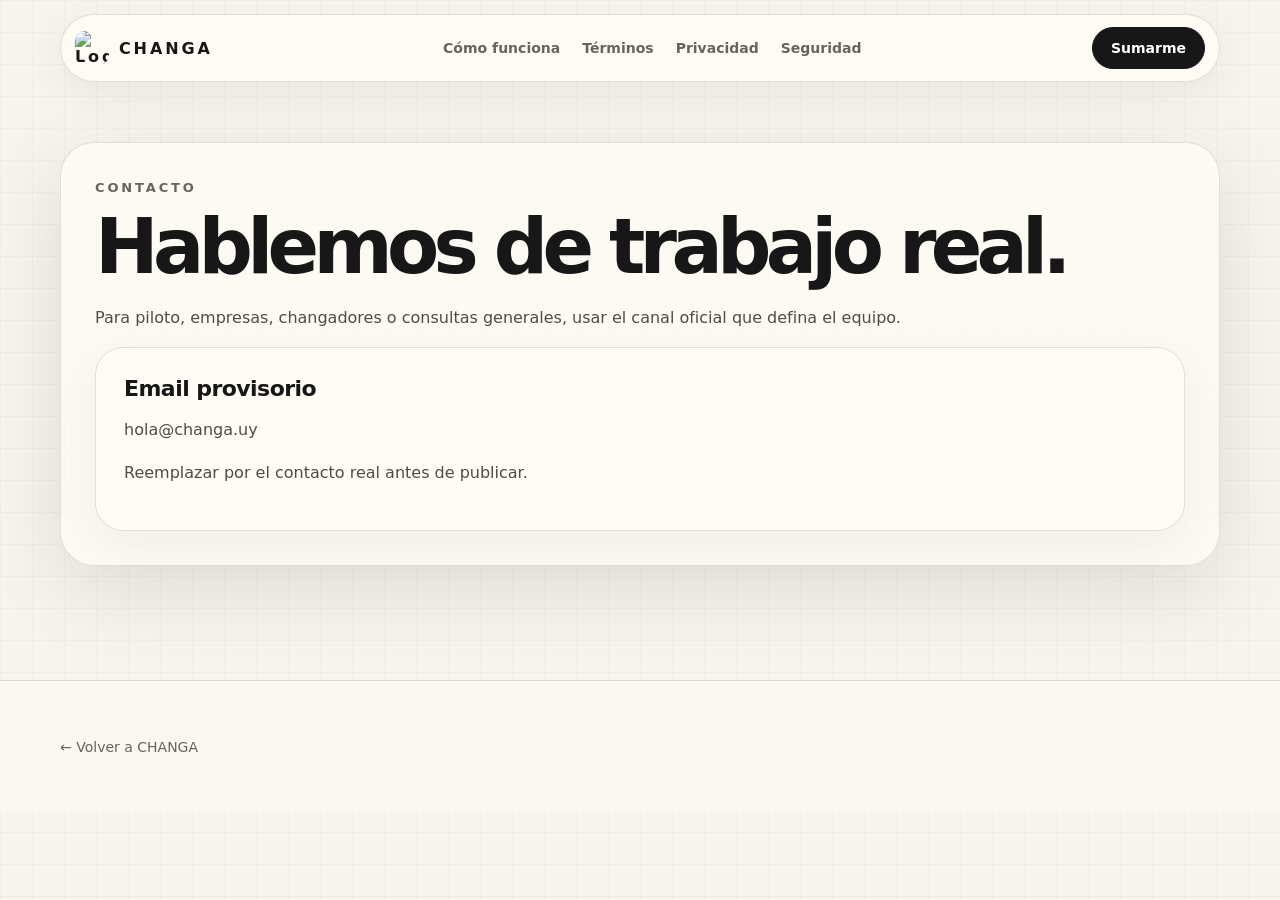
==== contacto.html @ e6575292 "Add files via upload" ====
<!doctype html><html lang="es"><head><meta charset="utf-8"><meta name="viewport" content="width=device-width,initial-scale=1"><link rel="stylesheet" href="styles.css"><title>Contacto — CHANGA</title></head><body><nav class="nav"><a class="brand" href="index.html"><img src="assets/changa-logo.jpeg" alt="Logo CHANGA"><span>CHANGA</span></a><div class="navlinks"><a href="index.html#funciona">Cómo funciona</a><a href="terminos.html">Términos</a><a href="privacidad.html">Privacidad</a><a href="seguridad.html">Seguridad</a></div><a class="btn btn-dark" href="index.html#sumarme">Sumarme</a></nav><main class="legal-page"><div class="container legal-box">
<span class="kicker">Contacto</span>
<h1>Hablemos de trabajo real.</h1>
<p>Para piloto, empresas, changadores o consultas generales, usar el canal oficial que defina el equipo.</p>
<div class="card"><h3>Email provisorio</h3><p>hola@changa.uy</p><p>Reemplazar por el contacto real antes de publicar.</p></div>
</div></main><footer class="footer"><div class="container"><a href="index.html">← Volver a CHANGA</a></div></footer></body></html>
---- styles.css ----
:root{
  --bg:#f7f4ed;
  --paper:#fffdf7;
  --ink:#171717;
  --muted:#68645d;
  --soft:#e8e2d7;
  --soft2:#f0ebe2;
  --line:rgba(23,23,23,.12);
  --accent:#2f3a32;
  --accent2:#b8a98f;
  --radius:28px;
  --shadow:0 24px 80px rgba(20,20,20,.10);
}
*{box-sizing:border-box}
html{scroll-behavior:smooth}
body{
  margin:0;
  font-family:Inter, ui-sans-serif, system-ui, -apple-system, BlinkMacSystemFont, "Segoe UI", sans-serif;
  background:
    linear-gradient(rgba(23,23,23,.025) 1px, transparent 1px),
    linear-gradient(90deg, rgba(23,23,23,.025) 1px, transparent 1px),
    var(--bg);
  background-size:32px 32px;
  color:var(--ink);
}
a{color:inherit;text-decoration:none}
img{max-width:100%;display:block}
.container{width:min(1160px, calc(100% - 32px));margin:0 auto}
.nav{
  position:sticky;top:14px;z-index:50;
  margin:14px auto 0;
  width:min(1160px, calc(100% - 32px));
  display:flex;align-items:center;justify-content:space-between;
  padding:12px 14px;
  background:rgba(255,253,247,.78);
  border:1px solid var(--line);
  border-radius:999px;
  backdrop-filter: blur(18px);
  box-shadow:0 12px 40px rgba(0,0,0,.06);
}
.brand{display:flex;align-items:center;gap:10px;font-weight:900;letter-spacing:.18em}
.brand img{width:34px;height:34px;border-radius:10px;object-fit:cover}
.navlinks{display:flex;gap:22px;font-size:14px;color:var(--muted);font-weight:650}
.navlinks a:hover{color:var(--ink)}
.btn{
  display:inline-flex;align-items:center;justify-content:center;gap:8px;
  border-radius:999px;border:1px solid rgba(0,0,0,.12);
  padding:12px 18px;font-weight:800;font-size:14px;
  transition:.22s ease;cursor:pointer;white-space:nowrap
}
.btn-dark{background:var(--ink);color:#fff;border-color:var(--ink)}
.btn-dark:hover{transform:translateY(-2px);box-shadow:0 14px 28px rgba(0,0,0,.16)}
.btn-light{background:rgba(255,255,255,.65);color:var(--ink)}
.btn-light:hover{background:#fff;transform:translateY(-2px)}
.badge{
  display:inline-flex;align-items:center;gap:8px;
  border:1px solid var(--line);background:rgba(255,255,255,.55);
  border-radius:999px;padding:8px 12px;color:var(--muted);
  font-size:13px;font-weight:750
}
.dot{width:8px;height:8px;background:var(--accent);border-radius:999px;box-shadow:0 0 0 4px rgba(47,58,50,.08)}
.hero{padding:82px 0 56px}
.hero-grid{display:grid;grid-template-columns:1.05fr .95fr;gap:54px;align-items:center}
.kicker{font-size:13px;letter-spacing:.22em;text-transform:uppercase;color:var(--muted);font-weight:900}
h1{font-size:clamp(54px,8vw,104px);line-height:.88;letter-spacing:-.075em;margin:18px 0 24px}
.lead{font-size:clamp(18px,2vw,23px);line-height:1.45;color:#403d39;max-width:680px}
.ctas{display:flex;flex-wrap:wrap;gap:12px;margin:28px 0}
.chips{display:flex;flex-wrap:wrap;gap:10px;margin-top:20px}
.chip{font-size:13px;font-weight:800;padding:9px 12px;border:1px solid var(--line);border-radius:999px;background:rgba(255,255,255,.55);color:#393632}
.visual{
  position:relative;min-height:560px;border-radius:42px;
  background:radial-gradient(circle at 60% 15%, rgba(255,255,255,.95), rgba(232,226,215,.62) 58%, rgba(212,204,190,.36));
  border:1px solid var(--line);
  overflow:hidden;
  box-shadow:var(--shadow);
}
.phone{
  position:absolute;right:5%;top:8%;width:min(360px,76%);
  border-radius:34px;transform:rotate(-5deg);
  box-shadow:0 40px 90px rgba(0,0,0,.22);
}
.float{
  position:absolute;background:rgba(255,253,247,.88);border:1px solid var(--line);
  border-radius:22px;padding:16px;box-shadow:0 18px 40px rgba(0,0,0,.10);
  backdrop-filter:blur(16px);animation:float 5.5s ease-in-out infinite
}
.f1{left:8%;bottom:20%;width:240px}
.f2{right:8%;bottom:8%;width:238px;animation-delay:1.2s}
.f3{left:10%;top:14%;width:210px;animation-delay:.7s}
.float strong{display:block;margin-bottom:6px;font-size:15px}
.float small{color:var(--muted);line-height:1.35}
@keyframes float{0%,100%{transform:translateY(0)}50%{transform:translateY(-10px)}}
.section{padding:64px 0}
.section-head{display:flex;align-items:end;justify-content:space-between;gap:24px;margin-bottom:28px}
.section h2{font-size:clamp(34px,5vw,64px);letter-spacing:-.055em;line-height:.95;margin:0}
.section p{color:var(--muted);line-height:1.6}
.grid-3{display:grid;grid-template-columns:repeat(3,1fr);gap:18px}
.card{
  background:rgba(255,253,247,.72);border:1px solid var(--line);
  border-radius:var(--radius);padding:28px;box-shadow:0 14px 50px rgba(0,0,0,.05);
}
.card h3{font-size:22px;letter-spacing:-.025em;margin:0 0 12px}
.card ul{margin:18px 0 0;padding:0;list-style:none;display:grid;gap:10px;color:#4a4641}
.card li:before{content:"✓";font-weight:900;margin-right:10px;color:var(--accent)}
.trustbar{display:grid;grid-template-columns:repeat(4,1fr);gap:12px;margin-top:24px}
.trustitem{padding:16px;border-radius:20px;background:rgba(255,255,255,.48);border:1px solid var(--line);font-size:14px;font-weight:800;color:#514d47}
.map-wrap{
  position:relative;min-height:520px;border-radius:40px;padding:24px;
  border:1px solid var(--line);
  background:
    radial-gradient(circle at 30% 20%, rgba(255,255,255,.85), transparent 34%),
    linear-gradient(rgba(23,23,23,.035) 1px, transparent 1px),
    linear-gradient(90deg, rgba(23,23,23,.035) 1px, transparent 1px),
    #eee8de;
  background-size:auto,34px 34px,34px 34px;
  box-shadow:var(--shadow);overflow:hidden;
}
.map-shape{
  position:absolute;inset:9% 12% 8% 10%;
  border:2px solid rgba(23,23,23,.14);border-radius:44% 58% 48% 52% / 44% 44% 60% 50%;
  transform:rotate(-7deg);
}
.river{position:absolute;left:6%;right:8%;top:54%;height:2px;background:linear-gradient(90deg, transparent, rgba(23,23,23,.16), transparent);transform:rotate(-12deg)}
.pin{position:absolute;width:12px;height:12px;border-radius:999px;background:var(--ink);box-shadow:0 0 0 8px rgba(23,23,23,.07);animation:pulse 2.8s infinite}
.p1{left:28%;top:32%}.p2{left:48%;top:43%;animation-delay:.4s}.p3{left:62%;top:28%;animation-delay:.8s}.p4{left:38%;top:63%;animation-delay:1.2s}.p5{left:71%;top:58%;animation-delay:1.7s}
@keyframes pulse{0%,100%{box-shadow:0 0 0 7px rgba(23,23,23,.06)}50%{box-shadow:0 0 0 14px rgba(23,23,23,.02)}}
.map-card{
  position:absolute;min-width:210px;background:rgba(255,253,247,.9);border:1px solid var(--line);
  border-radius:20px;padding:14px 15px;box-shadow:0 16px 42px rgba(0,0,0,.10);
}
.map-card b{display:block;font-size:14px;margin-bottom:8px}
.status{display:inline-flex;font-size:11px;font-weight:900;letter-spacing:.08em;text-transform:uppercase;border-radius:999px;padding:5px 8px;border:1px solid var(--line);color:#4d4842}
.m1{left:9%;top:18%}.m2{right:8%;top:17%}.m3{left:17%;bottom:13%}.m4{right:12%;bottom:14%}
.note{font-size:12px;color:var(--muted);position:absolute;left:26px;bottom:22px}
.fomo{
  display:grid;grid-template-columns:.95fr 1.05fr;gap:20px;align-items:stretch;
  border-radius:40px;border:1px solid var(--line);padding:28px;background:#171717;color:#fff;box-shadow:var(--shadow)
}
.fomo p{color:#c8c2b8}
.fomo .card{background:rgba(255,255,255,.06);border-color:rgba(255,255,255,.13);box-shadow:none}
.fomo .card p{margin:0;color:#d6d0c7}
.form{
  display:grid;grid-template-columns:repeat(2,1fr);gap:12px
}
input,select,textarea{
  width:100%;border:1px solid var(--line);background:rgba(255,255,255,.65);
  padding:14px 14px;border-radius:16px;font:inherit;color:var(--ink);outline:none
}
textarea{grid-column:1/-1;min-height:106px;resize:vertical}
label.check{grid-column:1/-1;display:flex;gap:10px;align-items:flex-start;color:var(--muted);font-size:13px;line-height:1.4}
input[type="checkbox"]{width:18px;min-width:18px;margin-top:1px}
.form .btn{grid-column:1/-1}
.split{display:grid;grid-template-columns:1fr 1fr;gap:24px;align-items:center}
.human-img{border-radius:38px;overflow:hidden;border:1px solid var(--line);box-shadow:var(--shadow)}
.footer{padding:48px 0;margin-top:54px;border-top:1px solid var(--line);background:rgba(255,253,247,.5)}
.footer-grid{display:grid;grid-template-columns:1.3fr repeat(3,.7fr);gap:28px}
.footer a{display:block;color:var(--muted);margin:10px 0;font-size:14px}
.footer a:hover{color:var(--ink)}
.legal-page{padding:60px 0}
.legal-box{background:rgba(255,253,247,.72);border:1px solid var(--line);border-radius:34px;padding:34px;box-shadow:var(--shadow)}
.legal-box h1{font-size:clamp(42px,6vw,76px)}
.legal-box h2{font-size:24px;margin-top:28px}
.legal-box p,.legal-box li{color:#504b45;line-height:1.65}
.version-flag{
  position:fixed;right:18px;bottom:18px;z-index:80;
  background:#171717;color:#fff;border-radius:999px;padding:10px 13px;
  font-size:12px;font-weight:900;letter-spacing:.08em;box-shadow:0 15px 35px rgba(0,0,0,.18)
}
@media(max-width:900px){
  .navlinks{display:none}
  .hero-grid,.grid-3,.fomo,.split,.footer-grid{grid-template-columns:1fr}
  .visual{min-height:520px}
  .phone{right:50%;transform:translateX(50%) rotate(-4deg);top:7%;width:72%}
  .f1{left:5%;bottom:22%}.f2{right:5%;bottom:5%}.f3{display:none}
  .trustbar{grid-template-columns:1fr 1fr}
  .section-head{display:block}
  .form{grid-template-columns:1fr}
  .map-card{min-width:170px}
  .m1{left:5%;top:12%}.m2{right:5%;top:34%}.m3{left:5%;bottom:24%}.m4{right:5%;bottom:6%}
  h1{font-size:58px}
}
@media(max-width:520px){
  .nav{border-radius:24px}
  .brand{letter-spacing:.12em}
  .btn{padding:11px 14px}
  .trustbar{grid-template-columns:1fr}
  .visual{min-height:500px}
  .float{padding:13px}
  .f1,.f2{width:210px}
  .map-wrap{min-height:600px}
}
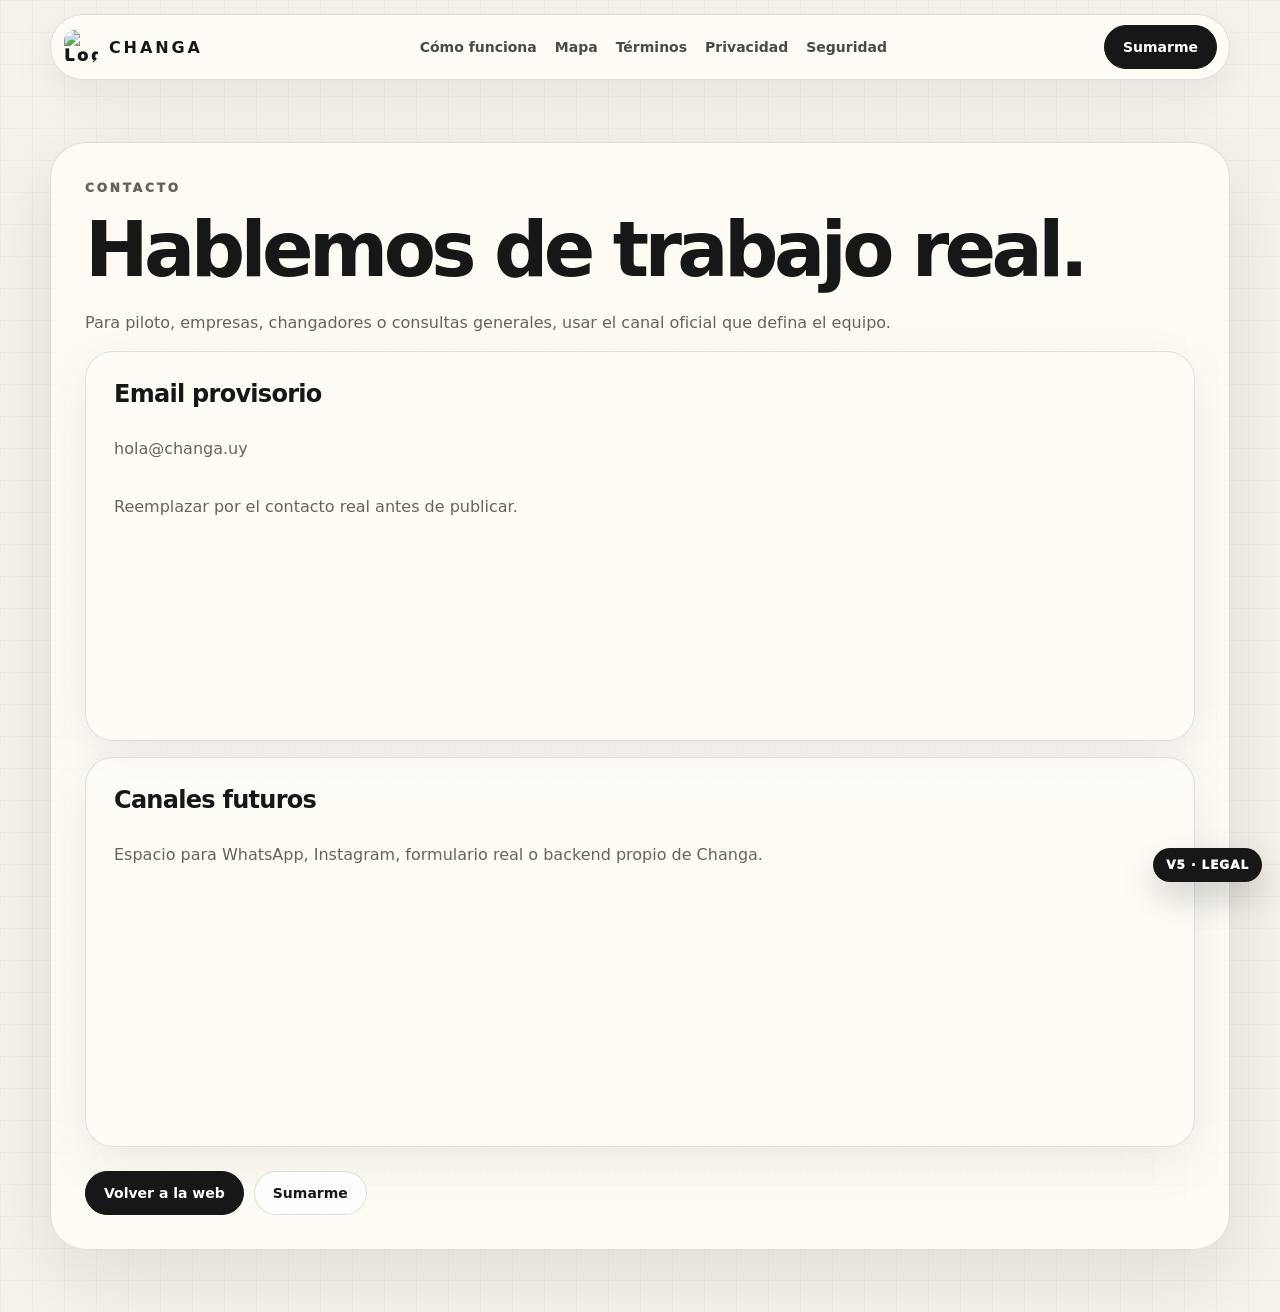
==== commit 966666af: "Add files via upload" ====
--- a/contacto.html
+++ b/contacto.html
@@ -1,6 +1 @@
-<!doctype html><html lang="es"><head><meta charset="utf-8"><meta name="viewport" content="width=device-width,initial-scale=1"><link rel="stylesheet" href="styles.css"><title>Contacto — CHANGA</title></head><body><nav class="nav"><a class="brand" href="index.html"><img src="assets/changa-logo.jpeg" alt="Logo CHANGA"><span>CHANGA</span></a><div class="navlinks"><a href="index.html#funciona">Cómo funciona</a><a href="terminos.html">Términos</a><a href="privacidad.html">Privacidad</a><a href="seguridad.html">Seguridad</a></div><a class="btn btn-dark" href="index.html#sumarme">Sumarme</a></nav><main class="legal-page"><div class="container legal-box">
-<span class="kicker">Contacto</span>
-<h1>Hablemos de trabajo real.</h1>
-<p>Para piloto, empresas, changadores o consultas generales, usar el canal oficial que defina el equipo.</p>
-<div class="card"><h3>Email provisorio</h3><p>hola@changa.uy</p><p>Reemplazar por el contacto real antes de publicar.</p></div>
-</div></main><footer class="footer"><div class="container"><a href="index.html">← Volver a CHANGA</a></div></footer></body></html>+<!doctype html><html lang="es"><head><meta charset="utf-8"><meta name="viewport" content="width=device-width,initial-scale=1"><title>Contacto — CHANGA</title><link rel="stylesheet" href="styles.css"></head><body><div class="version">V5 · LEGAL</div><nav class="nav"><a class="brand js-logo" href="index.html#inicio"><span class="logo-wrap"><img src="assets/logo.jpeg" alt="Logo Changa"></span><b>CHANGA</b></a><button class="menu">☰</button><div class="links"><a href="index.html#como-funciona">Cómo funciona</a><a href="index.html#mapa-changas">Mapa</a><a href="terminos.html">Términos</a><a href="privacidad.html">Privacidad</a><a href="seguridad.html">Seguridad</a></div><a class="btn dark" href="index.html#sumarme">Sumarme</a></nav><main class="legal-page"><div class="container legal-box"><span class="eyebrow">Contacto</span><h1>Hablemos de trabajo real.</h1><p>Para piloto, empresas, changadores o consultas generales, usar el canal oficial que defina el equipo.</p><div class="card"><h3>Email provisorio</h3><p>hola@changa.uy</p><p>Reemplazar por el contacto real antes de publicar.</p></div><div class="card" style="margin-top:16px"><h3>Canales futuros</h3><p>Espacio para WhatsApp, Instagram, formulario real o backend propio de Changa.</p></div><div class="legal-actions"><a class="btn dark" href="index.html#inicio">Volver a la web</a><a class="btn light" href="index.html#sumarme">Sumarme</a></div></div></main><script src="app.js"></script></body></html>
--- a/styles.css
+++ b/styles.css
@@ -1,191 +1 @@
-:root{
-  --bg:#f7f4ed;
-  --paper:#fffdf7;
-  --ink:#171717;
-  --muted:#68645d;
-  --soft:#e8e2d7;
-  --soft2:#f0ebe2;
-  --line:rgba(23,23,23,.12);
-  --accent:#2f3a32;
-  --accent2:#b8a98f;
-  --radius:28px;
-  --shadow:0 24px 80px rgba(20,20,20,.10);
-}
-*{box-sizing:border-box}
-html{scroll-behavior:smooth}
-body{
-  margin:0;
-  font-family:Inter, ui-sans-serif, system-ui, -apple-system, BlinkMacSystemFont, "Segoe UI", sans-serif;
-  background:
-    linear-gradient(rgba(23,23,23,.025) 1px, transparent 1px),
-    linear-gradient(90deg, rgba(23,23,23,.025) 1px, transparent 1px),
-    var(--bg);
-  background-size:32px 32px;
-  color:var(--ink);
-}
-a{color:inherit;text-decoration:none}
-img{max-width:100%;display:block}
-.container{width:min(1160px, calc(100% - 32px));margin:0 auto}
-.nav{
-  position:sticky;top:14px;z-index:50;
-  margin:14px auto 0;
-  width:min(1160px, calc(100% - 32px));
-  display:flex;align-items:center;justify-content:space-between;
-  padding:12px 14px;
-  background:rgba(255,253,247,.78);
-  border:1px solid var(--line);
-  border-radius:999px;
-  backdrop-filter: blur(18px);
-  box-shadow:0 12px 40px rgba(0,0,0,.06);
-}
-.brand{display:flex;align-items:center;gap:10px;font-weight:900;letter-spacing:.18em}
-.brand img{width:34px;height:34px;border-radius:10px;object-fit:cover}
-.navlinks{display:flex;gap:22px;font-size:14px;color:var(--muted);font-weight:650}
-.navlinks a:hover{color:var(--ink)}
-.btn{
-  display:inline-flex;align-items:center;justify-content:center;gap:8px;
-  border-radius:999px;border:1px solid rgba(0,0,0,.12);
-  padding:12px 18px;font-weight:800;font-size:14px;
-  transition:.22s ease;cursor:pointer;white-space:nowrap
-}
-.btn-dark{background:var(--ink);color:#fff;border-color:var(--ink)}
-.btn-dark:hover{transform:translateY(-2px);box-shadow:0 14px 28px rgba(0,0,0,.16)}
-.btn-light{background:rgba(255,255,255,.65);color:var(--ink)}
-.btn-light:hover{background:#fff;transform:translateY(-2px)}
-.badge{
-  display:inline-flex;align-items:center;gap:8px;
-  border:1px solid var(--line);background:rgba(255,255,255,.55);
-  border-radius:999px;padding:8px 12px;color:var(--muted);
-  font-size:13px;font-weight:750
-}
-.dot{width:8px;height:8px;background:var(--accent);border-radius:999px;box-shadow:0 0 0 4px rgba(47,58,50,.08)}
-.hero{padding:82px 0 56px}
-.hero-grid{display:grid;grid-template-columns:1.05fr .95fr;gap:54px;align-items:center}
-.kicker{font-size:13px;letter-spacing:.22em;text-transform:uppercase;color:var(--muted);font-weight:900}
-h1{font-size:clamp(54px,8vw,104px);line-height:.88;letter-spacing:-.075em;margin:18px 0 24px}
-.lead{font-size:clamp(18px,2vw,23px);line-height:1.45;color:#403d39;max-width:680px}
-.ctas{display:flex;flex-wrap:wrap;gap:12px;margin:28px 0}
-.chips{display:flex;flex-wrap:wrap;gap:10px;margin-top:20px}
-.chip{font-size:13px;font-weight:800;padding:9px 12px;border:1px solid var(--line);border-radius:999px;background:rgba(255,255,255,.55);color:#393632}
-.visual{
-  position:relative;min-height:560px;border-radius:42px;
-  background:radial-gradient(circle at 60% 15%, rgba(255,255,255,.95), rgba(232,226,215,.62) 58%, rgba(212,204,190,.36));
-  border:1px solid var(--line);
-  overflow:hidden;
-  box-shadow:var(--shadow);
-}
-.phone{
-  position:absolute;right:5%;top:8%;width:min(360px,76%);
-  border-radius:34px;transform:rotate(-5deg);
-  box-shadow:0 40px 90px rgba(0,0,0,.22);
-}
-.float{
-  position:absolute;background:rgba(255,253,247,.88);border:1px solid var(--line);
-  border-radius:22px;padding:16px;box-shadow:0 18px 40px rgba(0,0,0,.10);
-  backdrop-filter:blur(16px);animation:float 5.5s ease-in-out infinite
-}
-.f1{left:8%;bottom:20%;width:240px}
-.f2{right:8%;bottom:8%;width:238px;animation-delay:1.2s}
-.f3{left:10%;top:14%;width:210px;animation-delay:.7s}
-.float strong{display:block;margin-bottom:6px;font-size:15px}
-.float small{color:var(--muted);line-height:1.35}
-@keyframes float{0%,100%{transform:translateY(0)}50%{transform:translateY(-10px)}}
-.section{padding:64px 0}
-.section-head{display:flex;align-items:end;justify-content:space-between;gap:24px;margin-bottom:28px}
-.section h2{font-size:clamp(34px,5vw,64px);letter-spacing:-.055em;line-height:.95;margin:0}
-.section p{color:var(--muted);line-height:1.6}
-.grid-3{display:grid;grid-template-columns:repeat(3,1fr);gap:18px}
-.card{
-  background:rgba(255,253,247,.72);border:1px solid var(--line);
-  border-radius:var(--radius);padding:28px;box-shadow:0 14px 50px rgba(0,0,0,.05);
-}
-.card h3{font-size:22px;letter-spacing:-.025em;margin:0 0 12px}
-.card ul{margin:18px 0 0;padding:0;list-style:none;display:grid;gap:10px;color:#4a4641}
-.card li:before{content:"✓";font-weight:900;margin-right:10px;color:var(--accent)}
-.trustbar{display:grid;grid-template-columns:repeat(4,1fr);gap:12px;margin-top:24px}
-.trustitem{padding:16px;border-radius:20px;background:rgba(255,255,255,.48);border:1px solid var(--line);font-size:14px;font-weight:800;color:#514d47}
-.map-wrap{
-  position:relative;min-height:520px;border-radius:40px;padding:24px;
-  border:1px solid var(--line);
-  background:
-    radial-gradient(circle at 30% 20%, rgba(255,255,255,.85), transparent 34%),
-    linear-gradient(rgba(23,23,23,.035) 1px, transparent 1px),
-    linear-gradient(90deg, rgba(23,23,23,.035) 1px, transparent 1px),
-    #eee8de;
-  background-size:auto,34px 34px,34px 34px;
-  box-shadow:var(--shadow);overflow:hidden;
-}
-.map-shape{
-  position:absolute;inset:9% 12% 8% 10%;
-  border:2px solid rgba(23,23,23,.14);border-radius:44% 58% 48% 52% / 44% 44% 60% 50%;
-  transform:rotate(-7deg);
-}
-.river{position:absolute;left:6%;right:8%;top:54%;height:2px;background:linear-gradient(90deg, transparent, rgba(23,23,23,.16), transparent);transform:rotate(-12deg)}
-.pin{position:absolute;width:12px;height:12px;border-radius:999px;background:var(--ink);box-shadow:0 0 0 8px rgba(23,23,23,.07);animation:pulse 2.8s infinite}
-.p1{left:28%;top:32%}.p2{left:48%;top:43%;animation-delay:.4s}.p3{left:62%;top:28%;animation-delay:.8s}.p4{left:38%;top:63%;animation-delay:1.2s}.p5{left:71%;top:58%;animation-delay:1.7s}
-@keyframes pulse{0%,100%{box-shadow:0 0 0 7px rgba(23,23,23,.06)}50%{box-shadow:0 0 0 14px rgba(23,23,23,.02)}}
-.map-card{
-  position:absolute;min-width:210px;background:rgba(255,253,247,.9);border:1px solid var(--line);
-  border-radius:20px;padding:14px 15px;box-shadow:0 16px 42px rgba(0,0,0,.10);
-}
-.map-card b{display:block;font-size:14px;margin-bottom:8px}
-.status{display:inline-flex;font-size:11px;font-weight:900;letter-spacing:.08em;text-transform:uppercase;border-radius:999px;padding:5px 8px;border:1px solid var(--line);color:#4d4842}
-.m1{left:9%;top:18%}.m2{right:8%;top:17%}.m3{left:17%;bottom:13%}.m4{right:12%;bottom:14%}
-.note{font-size:12px;color:var(--muted);position:absolute;left:26px;bottom:22px}
-.fomo{
-  display:grid;grid-template-columns:.95fr 1.05fr;gap:20px;align-items:stretch;
-  border-radius:40px;border:1px solid var(--line);padding:28px;background:#171717;color:#fff;box-shadow:var(--shadow)
-}
-.fomo p{color:#c8c2b8}
-.fomo .card{background:rgba(255,255,255,.06);border-color:rgba(255,255,255,.13);box-shadow:none}
-.fomo .card p{margin:0;color:#d6d0c7}
-.form{
-  display:grid;grid-template-columns:repeat(2,1fr);gap:12px
-}
-input,select,textarea{
-  width:100%;border:1px solid var(--line);background:rgba(255,255,255,.65);
-  padding:14px 14px;border-radius:16px;font:inherit;color:var(--ink);outline:none
-}
-textarea{grid-column:1/-1;min-height:106px;resize:vertical}
-label.check{grid-column:1/-1;display:flex;gap:10px;align-items:flex-start;color:var(--muted);font-size:13px;line-height:1.4}
-input[type="checkbox"]{width:18px;min-width:18px;margin-top:1px}
-.form .btn{grid-column:1/-1}
-.split{display:grid;grid-template-columns:1fr 1fr;gap:24px;align-items:center}
-.human-img{border-radius:38px;overflow:hidden;border:1px solid var(--line);box-shadow:var(--shadow)}
-.footer{padding:48px 0;margin-top:54px;border-top:1px solid var(--line);background:rgba(255,253,247,.5)}
-.footer-grid{display:grid;grid-template-columns:1.3fr repeat(3,.7fr);gap:28px}
-.footer a{display:block;color:var(--muted);margin:10px 0;font-size:14px}
-.footer a:hover{color:var(--ink)}
-.legal-page{padding:60px 0}
-.legal-box{background:rgba(255,253,247,.72);border:1px solid var(--line);border-radius:34px;padding:34px;box-shadow:var(--shadow)}
-.legal-box h1{font-size:clamp(42px,6vw,76px)}
-.legal-box h2{font-size:24px;margin-top:28px}
-.legal-box p,.legal-box li{color:#504b45;line-height:1.65}
-.version-flag{
-  position:fixed;right:18px;bottom:18px;z-index:80;
-  background:#171717;color:#fff;border-radius:999px;padding:10px 13px;
-  font-size:12px;font-weight:900;letter-spacing:.08em;box-shadow:0 15px 35px rgba(0,0,0,.18)
-}
-@media(max-width:900px){
-  .navlinks{display:none}
-  .hero-grid,.grid-3,.fomo,.split,.footer-grid{grid-template-columns:1fr}
-  .visual{min-height:520px}
-  .phone{right:50%;transform:translateX(50%) rotate(-4deg);top:7%;width:72%}
-  .f1{left:5%;bottom:22%}.f2{right:5%;bottom:5%}.f3{display:none}
-  .trustbar{grid-template-columns:1fr 1fr}
-  .section-head{display:block}
-  .form{grid-template-columns:1fr}
-  .map-card{min-width:170px}
-  .m1{left:5%;top:12%}.m2{right:5%;top:34%}.m3{left:5%;bottom:24%}.m4{right:5%;bottom:6%}
-  h1{font-size:58px}
-}
-@media(max-width:520px){
-  .nav{border-radius:24px}
-  .brand{letter-spacing:.12em}
-  .btn{padding:11px 14px}
-  .trustbar{grid-template-columns:1fr}
-  .visual{min-height:500px}
-  .float{padding:13px}
-  .f1,.f2{width:210px}
-  .map-wrap{min-height:600px}
-}+:root{--bg:#f7f3ea;--paper:#fffdf7;--ink:#171717;--muted:#68625a;--line:rgba(23,23,23,.13);--soft:#eee8de;--shadow:0 24px 80px rgba(20,20,20,.10)}*{box-sizing:border-box}html{scroll-behavior:smooth}body{margin:0;font-family:Inter,ui-sans-serif,system-ui,-apple-system,BlinkMacSystemFont,"Segoe UI",sans-serif;background:linear-gradient(rgba(23,23,23,.026) 1px,transparent 1px),linear-gradient(90deg,rgba(23,23,23,.026) 1px,transparent 1px),var(--bg);background-size:32px 32px;color:var(--ink)}a{color:inherit;text-decoration:none}img{max-width:100%;display:block}.container{width:min(1180px,calc(100% - 32px));margin:auto}.anchor{scroll-margin-top:116px}.nav{position:sticky;top:14px;z-index:60;width:min(1180px,calc(100% - 32px));margin:14px auto 0;min-height:64px;padding:10px 12px;border:1px solid var(--line);border-radius:999px;background:rgba(255,253,247,.86);backdrop-filter:blur(18px);display:flex;align-items:center;justify-content:space-between;gap:14px;box-shadow:0 14px 48px rgba(0,0,0,.07)}.brand{display:flex;align-items:center;gap:10px;font-weight:950;letter-spacing:.18em}.logo-wrap{width:36px;height:36px;border-radius:12px;display:grid;place-items:center;transition:.22s ease}.logo-wrap img{width:34px;height:34px;border-radius:10px;object-fit:cover;transition:.25s ease}.brand:hover .logo-wrap{transform:translateY(-1px);box-shadow:0 12px 24px rgba(0,0,0,.08)}.brand:hover img{transform:rotate(8deg)}.logo-spin img{animation:spin .68s cubic-bezier(.2,.9,.25,1)}@keyframes spin{0%{transform:rotate(0) scale(1)}50%{transform:rotate(260deg) scale(1.08)}100%{transform:rotate(360deg) scale(1)}}.links{display:flex;gap:18px;font-size:14px;font-weight:850;color:#4d4944}.links a{position:relative}.links a:after{content:"";position:absolute;left:0;right:0;bottom:-6px;height:1px;background:#171717;transform:scaleX(0);transition:.18s ease;transform-origin:left}.links a:hover:after{transform:scaleX(1)}.menu{display:none;border:1px solid var(--line);background:#fff;border-radius:999px;padding:9px 12px}.btn{position:relative;overflow:hidden;display:inline-flex;align-items:center;justify-content:center;border:1px solid var(--line);border-radius:999px;padding:12px 18px;min-height:44px;font-weight:900;font-size:14px;white-space:nowrap;transition:.18s ease}.dark{background:#171717;color:white;border-color:#171717}.light{background:rgba(255,255,255,.7)}.btn:hover{transform:translateY(-2px);box-shadow:0 14px 30px rgba(0,0,0,.12)}.btn:active{transform:scale(.97)}.ripple{position:absolute;border-radius:999px;width:18px;height:18px;background:rgba(255,255,255,.35);transform:translate(-50%,-50%) scale(0);animation:ripple .6s ease-out;pointer-events:none}.light .ripple{background:rgba(23,23,23,.12)}@keyframes ripple{to{transform:translate(-50%,-50%) scale(18);opacity:0}}.version{position:fixed;right:18px;bottom:18px;background:#171717;color:#fff;border-radius:999px;padding:10px 13px;font-size:12px;font-weight:950;letter-spacing:.08em;z-index:90;box-shadow:0 15px 35px rgba(0,0,0,.18)}.hero{padding:78px 0 42px}.hero-grid{display:grid;grid-template-columns:1.02fr .98fr;gap:52px;align-items:center}h1{font-size:clamp(56px,8.2vw,106px);line-height:.88;letter-spacing:-.078em;margin:18px 0 24px}h2{font-size:clamp(38px,5.2vw,68px);line-height:.95;letter-spacing:-.06em;margin:0}h3{font-size:24px;letter-spacing:-.03em;margin:0 0 12px}p{line-height:1.58;color:var(--muted)}.lead{font-size:clamp(18px,2vw,23px);line-height:1.44;color:#403b35;max-width:690px}.eyebrow{display:inline-flex;font-size:12px;letter-spacing:.24em;text-transform:uppercase;color:var(--muted);font-weight:950}.actions{display:flex;gap:12px;flex-wrap:wrap;margin:28px 0}.chips{display:flex;gap:10px;flex-wrap:wrap}.chips span{font-size:13px;font-weight:900;padding:9px 12px;border:1px solid var(--line);border-radius:999px;background:rgba(255,255,255,.58)}.hero-card{position:relative;min-height:570px;border:1px solid var(--line);border-radius:44px;background:radial-gradient(circle at 52% 20%,rgba(255,255,255,.95),rgba(232,226,215,.68) 56%,rgba(211,203,188,.36));overflow:hidden;box-shadow:var(--shadow)}.phone{position:absolute;right:5%;top:8%;width:min(360px,76%);border-radius:34px;transform:rotate(-5deg);box-shadow:0 40px 90px rgba(0,0,0,.22)}.mini-card{position:absolute;background:rgba(255,253,247,.9);border:1px solid var(--line);border-radius:22px;padding:16px;box-shadow:0 18px 40px rgba(0,0,0,.10);backdrop-filter:blur(12px);animation:float 5.7s ease-in-out infinite}.mini-card b{display:block;margin-bottom:6px}.mini-card span{font-size:13px;color:var(--muted)}.mini-card.a{left:8%;top:15%;width:235px}.mini-card.b{left:7%;bottom:22%;width:245px;animation-delay:.7s}.mini-card.c{right:8%;bottom:7%;width:240px;animation-delay:1.2s}@keyframes float{0%,100%{transform:translateY(0)}50%{transform:translateY(-10px)}}.cred{padding:24px 0 36px}.cred-grid{display:grid;grid-template-columns:repeat(4,1fr);gap:12px}.cred-grid article{padding:18px;border-radius:22px;border:1px solid var(--line);background:rgba(255,255,255,.52)}.cred-grid b{display:block}.cred-grid span{display:block;color:var(--muted);font-size:13px;margin-top:4px}.section{padding:68px 0}.section-head{display:flex;align-items:end;justify-content:space-between;gap:32px;margin-bottom:30px}.section-head p{max-width:450px;margin:0}.tabs{display:inline-flex;padding:6px;border:1px solid var(--line);border-radius:999px;background:rgba(255,255,255,.54);margin-bottom:18px}.tab{border:0;background:transparent;border-radius:999px;padding:10px 16px;font-weight:950;color:#5b554e}.tab.active{background:#171717;color:#fff}.flow{display:grid;grid-template-columns:.82fr 1.18fr;gap:22px;border:1px solid var(--line);border-radius:36px;background:rgba(255,253,247,.72);padding:24px;box-shadow:0 16px 50px rgba(20,20,20,.07)}.flow-copy{border-radius:28px;background:#171717;color:#fff;padding:28px}.flow-copy p{color:#d4cec5}.flow-copy span{display:inline-flex;border:1px solid rgba(255,255,255,.18);border-radius:999px;padding:7px 10px;font-weight:900;font-size:12px}.steps{display:grid;grid-template-columns:repeat(5,1fr);gap:12px}.step{min-height:178px;border:1px solid var(--line);border-radius:24px;background:rgba(255,255,255,.55);padding:18px;transition:.18s}.step:hover{transform:translateY(-3px);box-shadow:0 14px 28px rgba(0,0,0,.07);background:#fffdf7}.step b{display:grid;place-items:center;width:32px;height:32px;border-radius:999px;background:#171717;color:#fff;margin-bottom:18px}.step strong{display:block;margin-bottom:8px}.step span{color:var(--muted);font-size:13px;line-height:1.45}.map-product{border:1px solid var(--line);border-radius:42px;background:rgba(255,253,247,.72);box-shadow:var(--shadow);padding:18px}.map-tools{display:grid;grid-template-columns:1fr 230px;gap:12px;margin-bottom:12px}.search{display:flex;align-items:center;gap:10px;border:1px solid var(--line);border-radius:999px;background:rgba(255,255,255,.72);padding:0 14px;color:var(--muted);font-size:22px}input,select,textarea{width:100%;border:1px solid var(--line);background:rgba(255,255,255,.74);border-radius:16px;padding:13px 14px;font:inherit;outline:none}.search input{border:0;background:transparent;border-radius:0}.filters{display:flex;gap:8px;flex-wrap:wrap;margin-bottom:16px}.filter{border:1px solid var(--line);border-radius:999px;background:rgba(255,255,255,.6);padding:9px 12px;font-weight:950;color:#514d47}.filter.active{background:#171717;color:#fff}.map-layout{position:relative;display:grid;grid-template-columns:minmax(520px,1.08fr) minmax(320px,.74fr);gap:16px}.mapbox{position:relative;min-height:650px;border:1px solid var(--line);border-radius:34px;background:#eee8de;overflow:hidden}.svgmap{position:absolute;inset:0;width:100%;height:100%}.water{fill:rgba(188,178,163,.26)}.land{fill:rgba(255,253,247,.45);stroke:rgba(23,23,23,.22);stroke-width:2}.road{fill:none;stroke:rgba(23,23,23,.18);stroke-width:3;stroke-linecap:round}.main{stroke:rgba(23,23,23,.29);stroke-width:4}.svgmap text{font-size:15px;letter-spacing:.23em;font-weight:900;fill:rgba(23,23,23,.40)}.pins{position:absolute;inset:0;z-index:5;pointer-events:none}.pin{position:absolute;left:var(--x);top:var(--y);transform:translate(-50%,-50%);border:0;background:transparent;padding:0;pointer-events:auto}.pin-dot{display:block;width:19px;height:19px;border-radius:50%;background:#171717;border:3px solid #fffdf7;box-shadow:0 0 0 8px rgba(23,23,23,.07),0 10px 20px rgba(0,0,0,.18);animation:pulse 2.8s infinite}.pin.urgent .pin-dot{background:#4b2f2a}.pin.selected .pin-dot{width:28px;height:28px;box-shadow:0 0 0 12px rgba(23,23,23,.10),0 16px 30px rgba(0,0,0,.24)}.pin-label{position:absolute;left:20px;top:-16px;min-width:178px;border:1px solid var(--line);border-radius:16px;background:rgba(255,253,247,.92);padding:10px;opacity:0;transform:translateY(6px);transition:.2s;box-shadow:0 12px 34px rgba(0,0,0,.10);text-align:left}.pin:hover .pin-label,.pin.selected .pin-label{opacity:1;transform:translateY(0)}.pin-label b{display:block;font-size:12px}.pin-label span{font-size:11px;color:var(--muted);font-weight:800}@keyframes pulse{0%,100%{box-shadow:0 0 0 7px rgba(23,23,23,.065),0 10px 20px rgba(0,0,0,.16)}50%{box-shadow:0 0 0 14px rgba(23,23,23,.018),0 10px 20px rgba(0,0,0,.13)}}.hud{position:absolute;left:18px;bottom:18px;border:1px solid var(--line);border-radius:18px;background:rgba(255,253,247,.86);backdrop-filter:blur(12px);padding:13px 14px;box-shadow:0 14px 34px rgba(0,0,0,.09)}.hud span{display:block;font-size:10px;text-transform:uppercase;letter-spacing:.16em;color:var(--muted);font-weight:950;margin-bottom:5px}.jobs-panel{min-height:650px;border:1px solid var(--line);border-radius:34px;background:rgba(255,253,247,.78);padding:16px;overflow:hidden}.panel-head{display:flex;justify-content:space-between;gap:12px;padding:6px 4px 12px}.small{font-size:10px}.textbtn{border:0;background:transparent;text-decoration:underline;text-underline-offset:4px;color:var(--muted);font-weight:900}.joblist{display:grid;gap:10px;max-height:565px;overflow:auto}.job{border:1px solid var(--line);border-radius:22px;background:rgba(255,255,255,.58);padding:15px;text-align:left;transition:.18s}.job:hover,.job.selected{background:#fffdf7;border-color:rgba(23,23,23,.28);transform:translateY(-1px);box-shadow:0 12px 26px rgba(0,0,0,.07)}.job-top{display:flex;justify-content:space-between;gap:10px}.job-meta{display:flex;gap:8px;flex-wrap:wrap;margin-top:10px;color:var(--muted);font-size:12px;font-weight:800}.status{display:inline-flex;border:1px solid var(--line);border-radius:999px;padding:5px 8px;font-size:10px;letter-spacing:.09em;text-transform:uppercase;font-weight:950;white-space:nowrap}.status.Urgente{background:rgba(75,47,42,.1);color:#4b2f2a}.status.Abierta{background:rgba(46,56,47,.09);color:#2e382f}.detail{position:absolute;right:16px;top:16px;bottom:16px;width:min(430px,calc(100% - 32px));z-index:20;border:1px solid rgba(23,23,23,.2);border-radius:28px;background:rgba(255,253,247,.96);backdrop-filter:blur(18px);box-shadow:0 30px 90px rgba(0,0,0,.18);padding:18px;transform:translateX(16px);opacity:0;pointer-events:none;transition:.2s;overflow:auto}.detail.open{transform:translateX(0);opacity:1;pointer-events:auto}.close{position:sticky;top:0;margin-left:auto;width:34px;height:34px;border:1px solid var(--line);background:#fff;border-radius:999px;font-size:22px}.detail-title{font-size:32px;line-height:1;letter-spacing:-.04em;margin:4px 0 12px}.detail-grid{display:grid;grid-template-columns:1fr 1fr;gap:10px;margin:16px 0}.detail-item{border:1px solid var(--line);border-radius:16px;background:rgba(255,255,255,.56);padding:11px}.detail-item span{display:block;font-size:11px;text-transform:uppercase;letter-spacing:.11em;color:var(--muted);font-weight:950}.detail-section{border-top:1px solid var(--line);padding-top:14px;margin-top:14px}.detail-actions{display:flex;gap:10px;flex-wrap:wrap;margin-top:18px}.note{font-size:12px;color:var(--muted);margin:14px 4px 0}.cards3,.trust,.faq{display:grid;grid-template-columns:repeat(3,1fr);gap:18px}.card,.trust article,details{border:1px solid var(--line);border-radius:28px;background:rgba(255,253,247,.72);padding:28px;box-shadow:0 16px 50px rgba(20,20,20,.07)}.card{display:flex;flex-direction:column;min-height:390px}.card i{font-style:normal;display:inline-flex;width:max-content;background:#171717;color:#fff;border-radius:999px;padding:6px 9px;font-weight:950;font-size:12px;margin-bottom:24px}.card ul{padding:0;list-style:none;display:grid;gap:10px}.card li:before{content:"✓";font-weight:950;margin-right:10px}.card .btn{margin-top:auto}.media-grid{display:grid;grid-template-columns:1.15fr 1fr 1fr;gap:16px;align-items:stretch}.worker{grid-row:span 2;border:1px solid var(--line);border-radius:34px;overflow:hidden;box-shadow:var(--shadow)}.worker img{width:100%;height:100%;object-fit:cover;filter:grayscale(.12) contrast(.96)}.media-copy{border:1px solid var(--line);border-radius:34px;background:#171717;color:#fff;padding:32px;grid-column:span 2}.media-copy p{color:#d4cec5}.placeholder{min-height:220px;border:1px solid var(--line);border-radius:28px;background:radial-gradient(circle at 70% 20%,rgba(255,255,255,.76),transparent 34%),linear-gradient(135deg,rgba(23,23,23,.10),rgba(255,253,247,.44)),#e7e0d5;padding:20px;display:flex;flex-direction:column;justify-content:flex-end}.placeholder span{font-size:11px;text-transform:uppercase;letter-spacing:.13em;color:var(--muted);font-weight:950}.placeholder b{font-size:18px;margin-top:8px}.trust{grid-template-columns:repeat(3,1fr)}.trust article{min-height:150px}.trust b{display:block;font-size:21px;margin-bottom:12px}.trust span{color:var(--muted);line-height:1.5}.payments{display:grid;grid-template-columns:1fr .8fr;gap:20px;border:1px solid var(--line);border-radius:38px;background:rgba(255,253,247,.72);padding:28px;box-shadow:0 16px 50px rgba(20,20,20,.07)}.payflow{display:grid;gap:12px}.payflow article{border:1px solid var(--line);border-radius:22px;background:rgba(255,255,255,.6);padding:18px}.payflow span{font-size:12px;text-transform:uppercase;letter-spacing:.12em;color:var(--muted);font-weight:950}.payflow b{display:block;margin:6px 0;font-size:18px}.payflow em{font-style:normal;color:var(--muted);font-weight:800}.fomo{display:grid;grid-template-columns:.95fr 1.05fr;gap:22px;border-radius:42px;background:#171717;color:#fff;padding:32px;box-shadow:var(--shadow)}.fomo p{color:#cec7bc}.fomo-grid{display:grid;grid-template-columns:1fr 1fr;gap:12px}.fomo-grid article{border:1px solid rgba(255,255,255,.15);border-radius:24px;background:rgba(255,255,255,.06);padding:24px;font-weight:950}.signup{display:grid;grid-template-columns:1fr 1fr;gap:28px;align-items:start}.form{border:1px solid var(--line);border-radius:28px;background:rgba(255,253,247,.72);padding:28px;box-shadow:0 16px 50px rgba(20,20,20,.07);display:grid;grid-template-columns:1fr 1fr;gap:14px}.form label{font-size:12px;text-transform:uppercase;letter-spacing:.12em;font-weight:950;color:var(--muted);display:grid;gap:7px}.wide{grid-column:1/-1}.check{display:flex!important;align-items:flex-start;gap:10px;text-transform:none!important;letter-spacing:0!important;font-weight:500!important}.check input{width:18px}.form-status.ok{color:#2e382f;font-weight:900}.form-status.error{color:#6d332c;font-weight:900}.faq{grid-template-columns:1fr 1fr}summary{font-size:20px;font-weight:950;cursor:pointer}.footer{margin-top:54px;padding:48px 0;border-top:1px solid var(--line);background:rgba(255,253,247,.56)}.footer-grid{display:grid;grid-template-columns:1.25fr repeat(3,.7fr);gap:28px}.footer a{display:block;color:var(--muted);margin:10px 0;font-size:14px}.footer .brand{color:var(--ink);margin:0 0 14px}.legal-page{padding:62px 0}.legal-box{border:1px solid var(--line);border-radius:36px;background:rgba(255,253,247,.78);padding:34px;box-shadow:var(--shadow)}.legal-box h1{font-size:clamp(42px,6vw,76px);line-height:.95;letter-spacing:-.06em}.legal-box h2{font-size:24px;margin-top:30px}.legal-actions{display:flex;gap:10px;flex-wrap:wrap;margin-top:24px}@media(max-width:1080px){.hero-grid,.flow,.media-grid,.payments,.fomo,.signup{grid-template-columns:1fr}.steps{grid-template-columns:repeat(5,minmax(180px,1fr));overflow:auto;padding-bottom:6px}.map-layout{grid-template-columns:1fr}.mapbox{min-height:560px}.jobs-panel{min-height:auto}.joblist{max-height:360px}.worker{grid-row:auto}.media-copy{grid-column:auto}.cards3,.trust,.cred-grid{grid-template-columns:1fr 1fr}}@media(max-width:860px){.nav{border-radius:28px;flex-wrap:wrap}.menu{display:inline-flex;order:2}.nav>.btn{order:3}.links{display:none;order:4;width:100%;flex-direction:column;align-items:flex-start;gap:2px;padding:8px 12px 12px}.links.open{display:flex}.links a{width:100%;padding:10px}.hero{padding-top:54px}.hero-card{min-height:520px}.phone{right:50%;top:7%;width:72%;transform:translateX(50%) rotate(-4deg)}.mini-card{padding:12px}.mini-card.a{left:5%;top:10%;width:210px}.mini-card.b{left:5%;bottom:20%;width:230px}.mini-card.c{right:5%;bottom:6%;width:225px}.section-head{display:block}.section-head p{margin-top:16px}.map-tools{grid-template-columns:1fr}.filters{flex-wrap:nowrap;overflow:auto;padding-bottom:4px}.filter{white-space:nowrap}.detail{position:fixed;left:10px;right:10px;bottom:10px;top:auto;width:auto;max-height:84vh;border-radius:28px;z-index:100;transform:translateY(24px)}.detail.open{transform:translateY(0)}.pin-label{display:none}.form{grid-template-columns:1fr}.cards3,.trust,.cred-grid,.faq,.footer-grid{grid-template-columns:1fr}h1{font-size:58px}h2{font-size:42px}}@media(max-width:520px){.container{width:min(100% - 22px,1180px)}.nav{width:min(100% - 20px,1180px);top:10px}.hero-card{min-height:500px;border-radius:34px}.map-product{border-radius:30px;padding:12px}.mapbox,.jobs-panel{border-radius:26px}.mapbox{min-height:500px}.svgmap text{font-size:12px}.hud{left:12px;bottom:12px;right:12px}.detail-grid{grid-template-columns:1fr}.version{right:10px;bottom:10px;font-size:10px}.cred-grid{grid-template-columns:1fr}}
